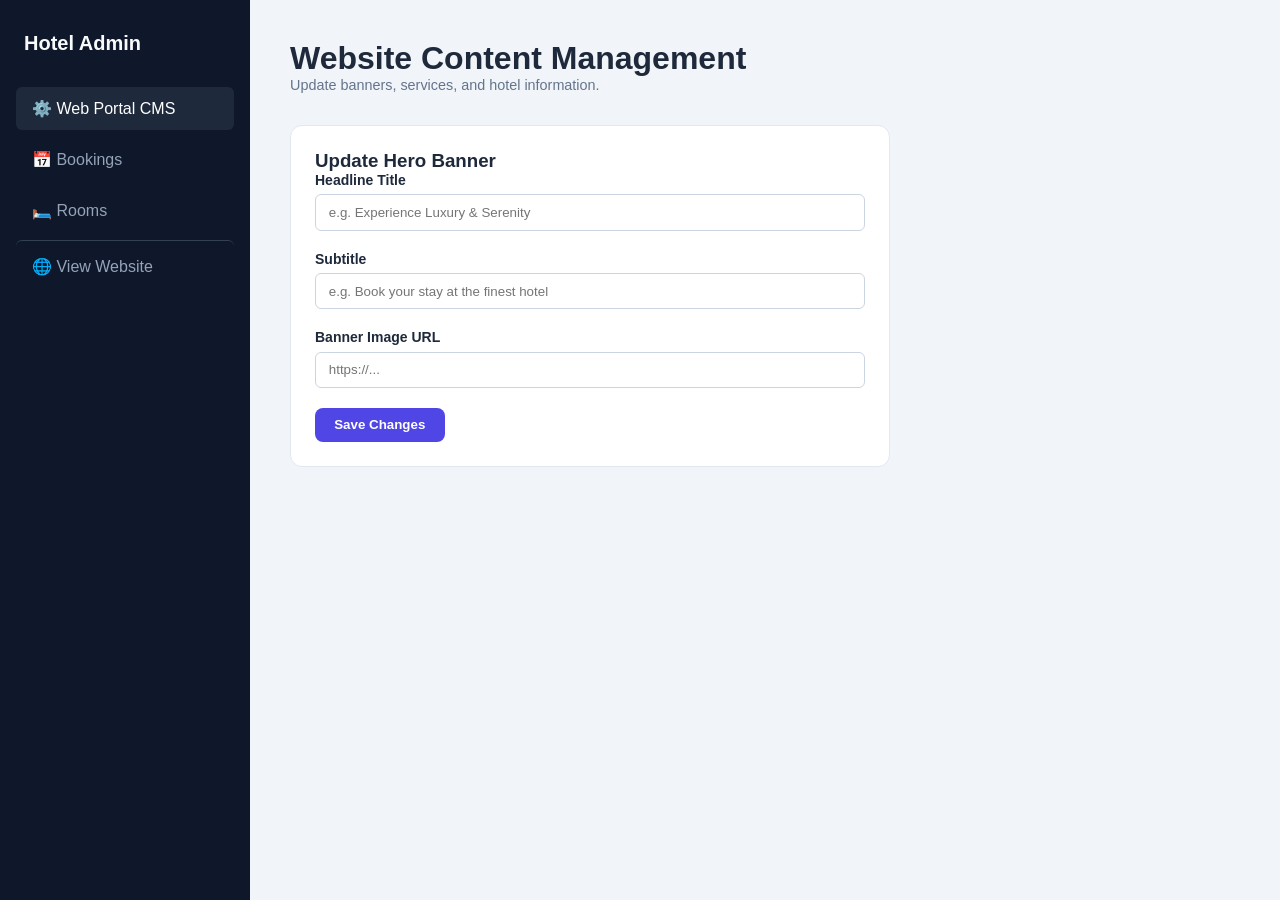
==== admin_panel/index.html @ a6f208be "first commit" ====
<!DOCTYPE html>
<html lang="en">
<head>
    <meta charset="UTF-8">
    <meta name="viewport" content="width=device-width, initial-scale=1.0">
    <title>Admin Dashboard - Hotel Management System</title>
    <!-- Relative path within admin_panel folder -->
    <link rel="stylesheet" href="assets/css/style.css">
</head>
<body>

    <div class="admin-wrapper">
        <!-- Sidebar Navigation -->
        <aside class="sidebar">
            <h2>Hotel Admin</h2>
            <nav class="sidebar-nav">
                <a href="#" class="nav-item active">⚙️ Web Portal CMS</a>
                <a href="#" class="nav-item">📅 Bookings</a>
                <a href="#" class="nav-item">🛏️ Rooms</a>
                <!-- Navigation back to Public Guest Portal -->
                <a href="../index.html" class="nav-item exit-link">🌐 View Website</a>
            </nav>
        </aside>

        <!-- Main Workspace -->
        <main class="main-content">
            <header class="top-bar">
                <h1>Website Content Management</h1>
                <p>Update banners, services, and hotel information.</p>
            </header>

            <div class="card form-card">
                <h3>Update Hero Banner</h3>
                
                <form id="banner-form">
                    <div class="form-group">
                        <label for="headline">Headline Title</label>
                        <input type="text" id="headline" class="form-control" placeholder="e.g. Experience Luxury & Serenity" required>
                    </div>

                    <div class="form-group">
                        <label for="subtitle">Subtitle</label>
                        <input type="text" id="subtitle" class="form-control" placeholder="e.g. Book your stay at the finest hotel" required>
                    </div>

                    <div class="form-group">
                        <label for="banner-url">Banner Image URL</label>
                        <input type="url" id="banner-url" class="form-control" placeholder="https://..." required>
                    </div>

                    <button type="submit" class="btn btn-primary">Save Changes</button>
                </form>
            </div>
        </main>
    </div>

    <!-- Admin Script -->
    <script src="assets/js/admin.js"></script>
</body>
</html>
---- admin_panel/assets/css/style.css ----
/* admin_panel/assets/css/style.css */

@import 'components/layout.css';
@import 'components/buttons.css';
@import 'components/forms.css';
@import 'components/tables.css';
@import 'components/calendar.css';
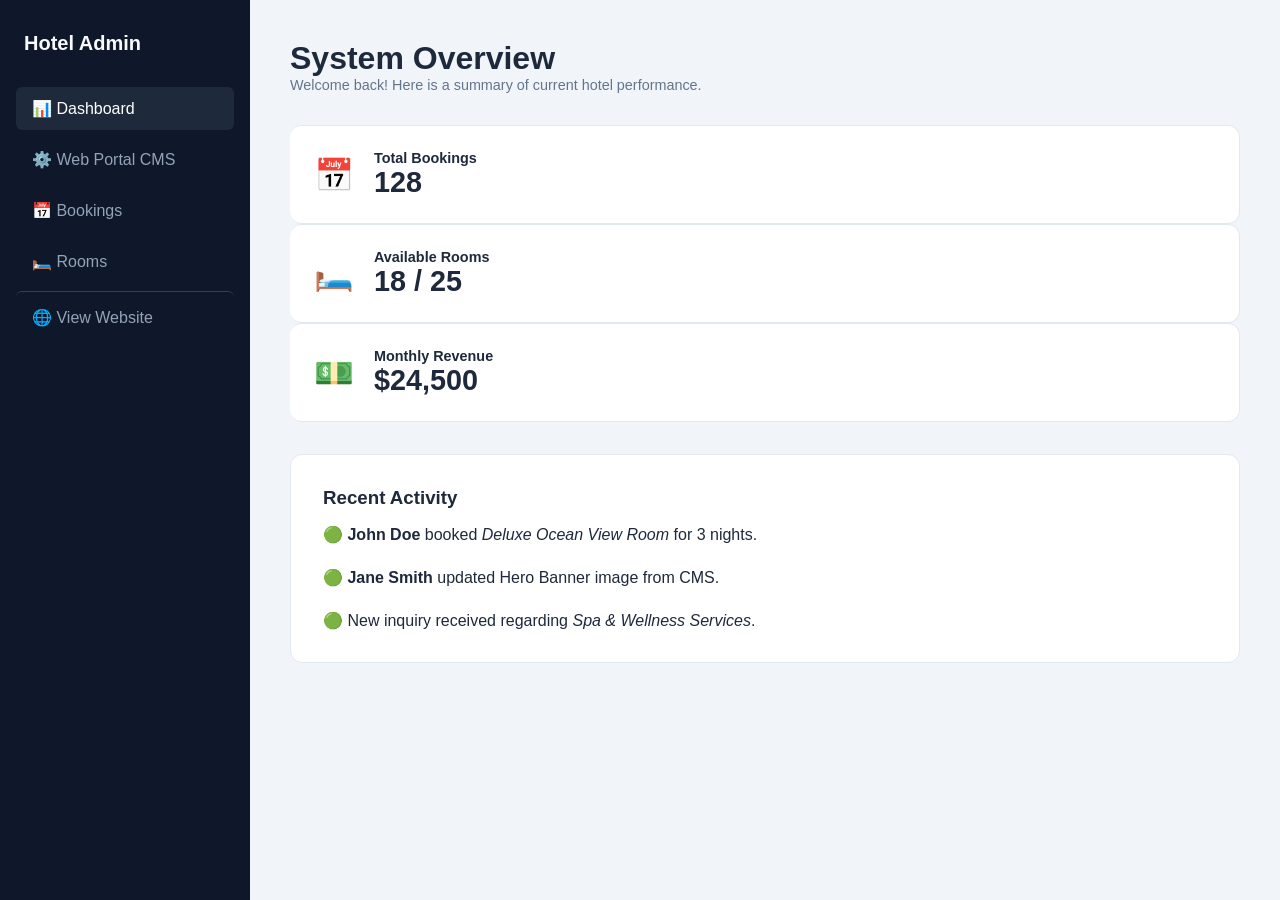
==== commit 8a86ec1e: "change styles" ====
--- a/admin_panel/index.html
+++ b/admin_panel/index.html
@@ -4,7 +4,6 @@
     <meta charset="UTF-8">
     <meta name="viewport" content="width=device-width, initial-scale=1.0">
     <title>Admin Dashboard - Hotel Management System</title>
-    <!-- Relative path within admin_panel folder -->
     <link rel="stylesheet" href="assets/css/style.css">
 </head>
 <body>
@@ -14,10 +13,10 @@
         <aside class="sidebar">
             <h2>Hotel Admin</h2>
             <nav class="sidebar-nav">
-                <a href="#" class="nav-item active">⚙️ Web Portal CMS</a>
-                <a href="#" class="nav-item">📅 Bookings</a>
-                <a href="#" class="nav-item">🛏️ Rooms</a>
-                <!-- Navigation back to Public Guest Portal -->
+                <a href="index.html" class="nav-item active">📊 Dashboard</a>
+                <a href="cms.html" class="nav-item">⚙️ Web Portal CMS</a>
+                <a href="bookings.html" class="nav-item">📅 Bookings</a>
+                <a href="rooms_management.html" class="nav-item">🛏️ Rooms</a>
                 <a href="../index.html" class="nav-item exit-link">🌐 View Website</a>
             </nav>
         </aside>
@@ -25,36 +24,55 @@
         <!-- Main Workspace -->
         <main class="main-content">
             <header class="top-bar">
-                <h1>Website Content Management</h1>
-                <p>Update banners, services, and hotel information.</p>
+                <h1>System Overview</h1>
+                <p>Welcome back! Here is a summary of current hotel performance.</p>
             </header>
 
-            <div class="card form-card">
-                <h3>Update Hero Banner</h3>
-                
-                <form id="banner-form">
-                    <div class="form-group">
-                        <label for="headline">Headline Title</label>
-                        <input type="text" id="headline" class="form-control" placeholder="e.g. Experience Luxury & Serenity" required>
+            <!-- Summary Metrics Cards -->
+            <div class="grid-3" style="margin-bottom: 2rem;">
+                <div class="card stat-card" style="padding: 1.5rem;">
+                    <span style="font-size: 2rem;">📅</span>
+                    <div>
+                        <h4 style="color: var(--text-muted); font-size: 0.9rem;">Total Bookings</h4>
+                        <p style="font-size: 1.8rem; font-weight: 800; color: var(--primary-dark);">128</p>
                     </div>
+                </div>
 
-                    <div class="form-group">
-                        <label for="subtitle">Subtitle</label>
-                        <input type="text" id="subtitle" class="form-control" placeholder="e.g. Book your stay at the finest hotel" required>
+                <div class="card stat-card" style="padding: 1.5rem;">
+                    <span style="font-size: 2rem;">🛏️</span>
+                    <div>
+                        <h4 style="color: var(--text-muted); font-size: 0.9rem;">Available Rooms</h4>
+                        <p style="font-size: 1.8rem; font-weight: 800; color: var(--primary-dark);">18 / 25</p>
                     </div>
+                </div>
 
-                    <div class="form-group">
-                        <label for="banner-url">Banner Image URL</label>
-                        <input type="url" id="banner-url" class="form-control" placeholder="https://..." required>
+                <div class="card stat-card" style="padding: 1.5rem;">
+                    <span style="font-size: 2rem;">💵</span>
+                    <div>
+                        <h4 style="color: var(--text-muted); font-size: 0.9rem;">Monthly Revenue</h4>
+                        <p style="font-size: 1.8rem; font-weight: 800; color: var(--accent-gold);">$24,500</p>
                     </div>
+                </div>
+            </div>
 
-                    <button type="submit" class="btn btn-primary">Save Changes</button>
-                </form>
+            <!-- Recent Activity / Quick Actions -->
+            <div class="card" style="padding: 2rem;">
+                <h3>Recent Activity</h3>
+                <ul style="list-style: none; margin-top: 1rem; display: flex; flex-direction: column; gap: 0.75rem;">
+                    <li style="padding-bottom: 0.75rem; border-bottom: 1px solid var(--border-subtle);">
+                        🟢 <strong>John Doe</strong> booked <em>Deluxe Ocean View Room</em> for 3 nights.
+                    </li>
+                    <li style="padding-bottom: 0.75rem; border-bottom: 1px solid var(--border-subtle);">
+                        🟢 <strong>Jane Smith</strong> updated Hero Banner image from CMS.
+                    </li>
+                    <li>
+                        🟢 New inquiry received regarding <em>Spa & Wellness Services</em>.
+                    </li>
+                </ul>
             </div>
         </main>
     </div>
 
-    <!-- Admin Script -->
     <script src="assets/js/admin.js"></script>
 </body>
 </html>
--- a/admin_panel/assets/css/style.css
+++ b/admin_panel/assets/css/style.css
@@ -5,3 +5,52 @@
 @import 'components/forms.css';
 @import 'components/tables.css';
 @import 'components/calendar.css';
+
+/* Stat Cards for Dashboard */
+.stat-card {
+    display: flex;
+    align-items: center;
+    gap: 1.25rem;
+    border-left: 4px solid var(--accent-gold);
+}
+
+/* --- Responsive Media Queries --- */
+@media (max-width: 768px) {
+    .navbar {
+        padding: 1rem 1.5rem;
+    }
+
+    .nav-toggle {
+        display: flex;
+    }
+
+    .nav-links {
+        position: absolute;
+        top: 100%;
+        left: 0;
+        width: 100%;
+        background-color: var(--bg-light);
+        flex-direction: column;
+        gap: 1.25rem;
+        padding: 2rem;
+        border-bottom: 1px solid var(--border-subtle);
+        box-shadow: var(--shadow-soft);
+        display: none;
+    }
+
+    .nav-links.active {
+        display: flex;
+    }
+
+    .hero-banner h1 {
+        font-size: 2.25rem;
+    }
+
+    .hero-banner p {
+        font-size: 1rem;
+    }
+
+    .container {
+        margin: 3rem auto;
+    }
+}
